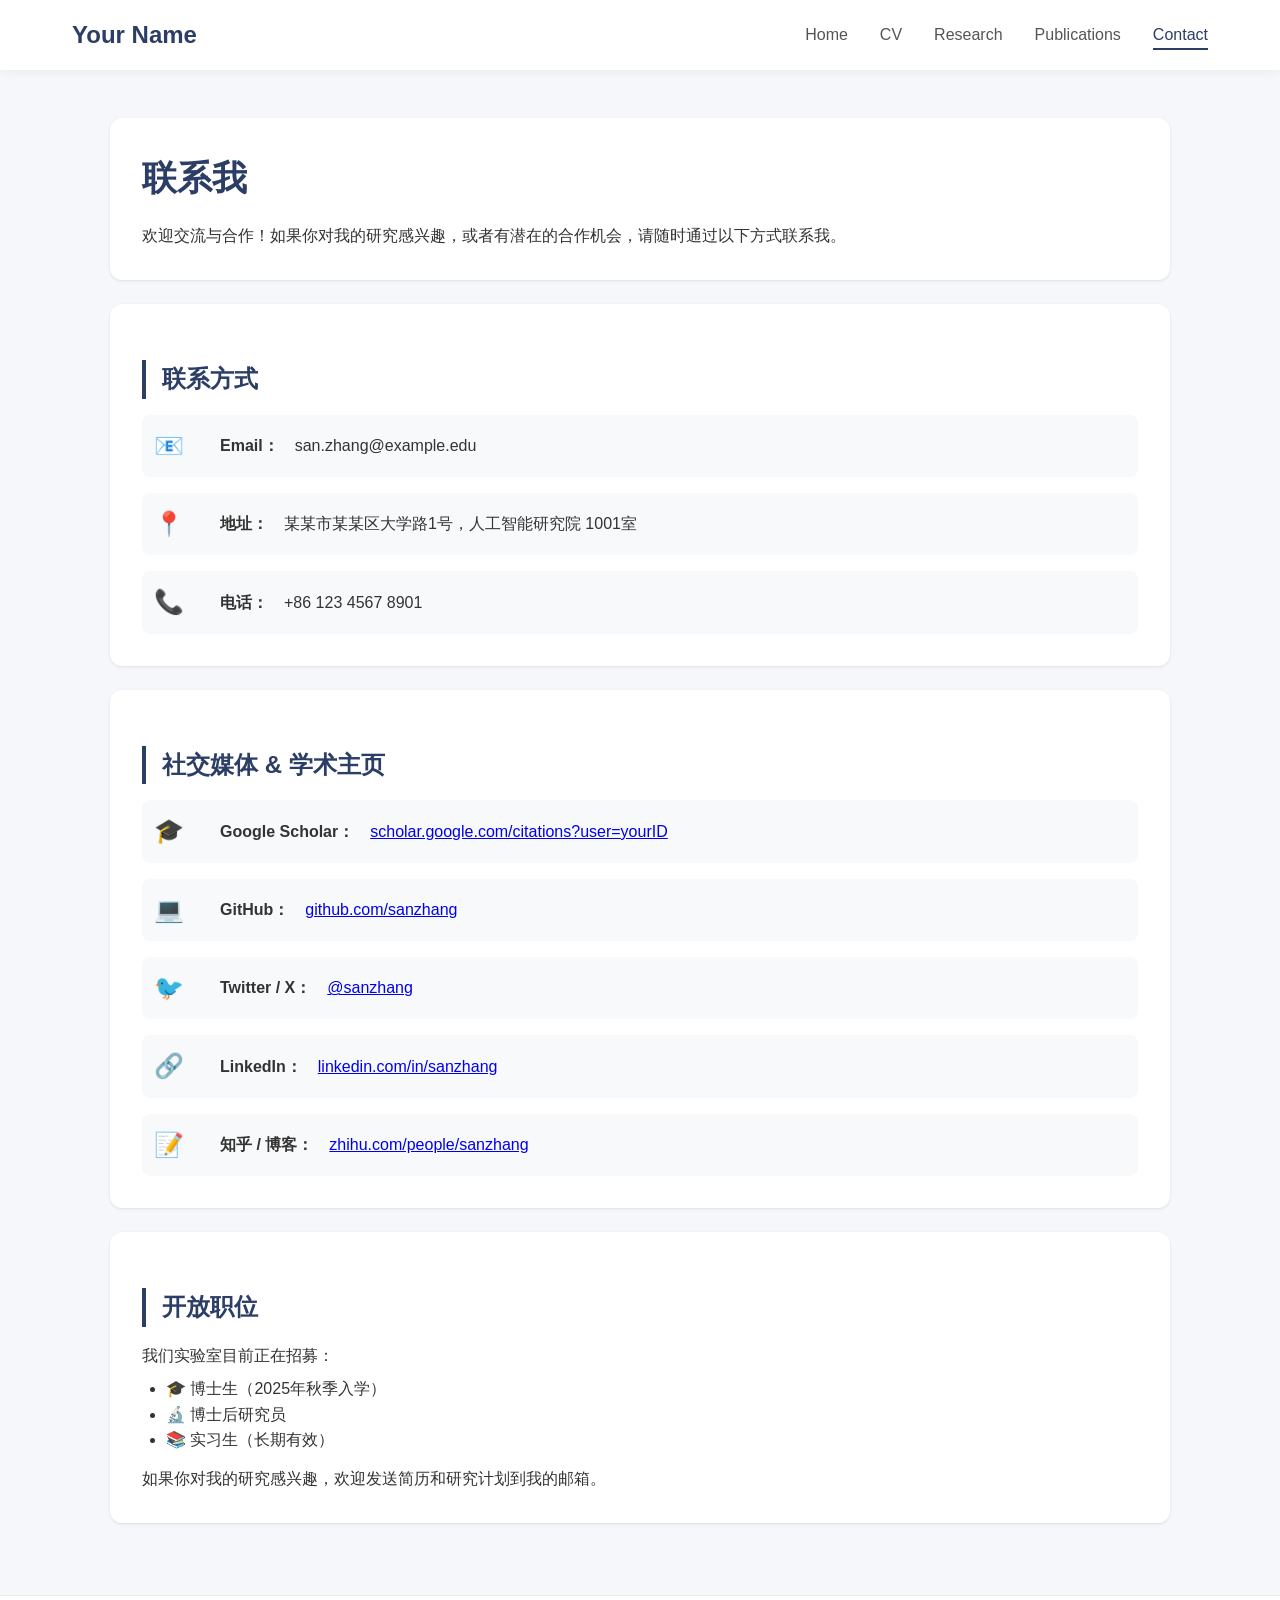
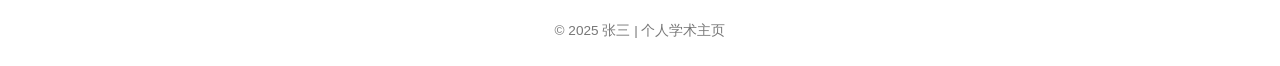
==== contact.html @ e1163f3a "test template" ====
<!DOCTYPE html>
<html lang="zh-CN">
<head>
    <meta charset="UTF-8">
    <meta name="viewport" content="width=device-width, initial-scale=1.0">
    <title>Contact - 张三</title>
    <link rel="stylesheet" href="style.css">
</head>
<body>
    <header>
        <nav>
            <div class="logo"><a href="index.html">Your Name</a></div>
            <ul class="nav-links">
                <li><a href="index.html">Home</a></li>
                <li><a href="cv.html">CV</a></li>
                <li><a href="research.html">Research</a></li>
                <li><a href="publications.html">Publications</a></li>
                <li><a href="contact.html" class="active">Contact</a></li>
            </ul>
        </nav>
    </header>

    <main>
        <div class="container">
            <div class="card">
                <h1>联系我</h1>
                <p>欢迎交流与合作！如果你对我的研究感兴趣，或者有潜在的合作机会，请随时通过以下方式联系我。</p>
            </div>

            <div class="card">
                <h2>联系方式</h2>
                <div class="contact-info">
                    <div class="contact-row"><span class="contact-icon">📧</span> <strong>Email：</strong> san.zhang@example.edu</div>
                    <div class="contact-row"><span class="contact-icon">📍</span> <strong>地址：</strong> 某某市某某区大学路1号，人工智能研究院 1001室</div>
                    <div class="contact-row"><span class="contact-icon">📞</span> <strong>电话：</strong> +86 123 4567 8901</div>
                </div>
            </div>

            <div class="card">
                <h2>社交媒体 & 学术主页</h2>
                <div class="contact-info">
                    <div class="contact-row"><span class="contact-icon">🎓</span> <strong>Google Scholar：</strong> <a href="#">scholar.google.com/citations?user=yourID</a></div>
                    <div class="contact-row"><span class="contact-icon">💻</span> <strong>GitHub：</strong> <a href="#">github.com/sanzhang</a></div>
                    <div class="contact-row"><span class="contact-icon">🐦</span> <strong>Twitter / X：</strong> <a href="#">@sanzhang</a></div>
                    <div class="contact-row"><span class="contact-icon">🔗</span> <strong>LinkedIn：</strong> <a href="#">linkedin.com/in/sanzhang</a></div>
                    <div class="contact-row"><span class="contact-icon">📝</span> <strong>知乎 / 博客：</strong> <a href="#">zhihu.com/people/sanzhang</a></div>
                </div>
            </div>

            <div class="card">
                <h2>开放职位</h2>
                <p>我们实验室目前正在招募：</p>
                <ul style="margin: 0.5rem 0 0 1.5rem;">
                    <li>🎓 博士生（2025年秋季入学）</li>
                    <li>🔬 博士后研究员</li>
                    <li>📚 实习生（长期有效）</li>
                </ul>
                <p style="margin-top: 0.8rem;">如果你对我的研究感兴趣，欢迎发送简历和研究计划到我的邮箱。</p>
            </div>
        </div>
    </main>

    <footer>
        <p>© 2025 张三 | 个人学术主页</p>
    </footer>
</body>
</html>
---- style.css ----
/* 全局样式 */
* {
    margin: 0;
    padding: 0;
    box-sizing: border-box;
}

body {
    font-family: -apple-system, BlinkMacSystemFont, 'Segoe UI', Roboto, 'Helvetica Neue', Arial, sans-serif;
    line-height: 1.6;
    color: #333;
    background-color: #f5f7fa;
}

.container {
    max-width: 1100px;
    margin: 0 auto;
    padding: 0 20px;
}

/* 导航栏 */
header {
    background-color: white;
    box-shadow: 0 2px 10px rgba(0,0,0,0.05);
    position: sticky;
    top: 0;
    z-index: 100;
}

nav {
    display: flex;
    justify-content: space-between;
    align-items: center;
    padding: 1rem 2rem;
    max-width: 1200px;
    margin: 0 auto;
}

.logo a {
    font-size: 1.5rem;
    font-weight: bold;
    color: #2c3e66;
    text-decoration: none;
}

.nav-links {
    display: flex;
    list-style: none;
    gap: 2rem;
}

.nav-links a {
    text-decoration: none;
    color: #555;
    font-weight: 500;
    transition: color 0.3s;
}

.nav-links a:hover,
.nav-links a.active {
    color: #2c3e66;
    border-bottom: 2px solid #2c3e66;
    padding-bottom: 5px;
}

/* 主内容区 */
main {
    min-height: calc(100vh - 140px);
    padding: 3rem 0;
}

/* 通用卡片样式 */
.card {
    background: white;
    border-radius: 12px;
    padding: 2rem;
    margin-bottom: 1.5rem;
    box-shadow: 0 1px 3px rgba(0,0,0,0.1);
}

h1 {
    font-size: 2.2rem;
    color: #2c3e66;
    margin-bottom: 1rem;
}

h2 {
    font-size: 1.5rem;
    color: #2c3e66;
    margin: 1.5rem 0 1rem 0;
    border-left: 4px solid #2c3e66;
    padding-left: 1rem;
}

h3 {
    font-size: 1.2rem;
    color: #444;
    margin: 1rem 0 0.5rem 0;
}

/* 个人资料区域 */
.profile {
    display: flex;
    gap: 2rem;
    align-items: center;
    flex-wrap: wrap;
}

.avatar {
    width: 150px;
    height: 150px;
    background: linear-gradient(135deg, #2c3e66, #1a2a44);
    border-radius: 50%;
    display: flex;
    align-items: center;
    justify-content: center;
    color: white;
    font-size: 3rem;
    font-weight: bold;
}

.bio {
    flex: 1;
}

.bio p {
    margin: 0.5rem 0;
}

/* 研究条目和出版物 */
.research-item,
.pub-item {
    margin-bottom: 1.5rem;
    padding-bottom: 1.5rem;
    border-bottom: 1px solid #eee;
}

.research-item:last-child,
.pub-item:last-child {
    border-bottom: none;
}

.pub-title {
    font-weight: 600;
    color: #2c3e66;
}

.pub-authors {
    color: #555;
    font-size: 0.9rem;
}

.pub-venue {
    color: #777;
    font-size: 0.85rem;
    font-style: italic;
}

.pub-links a {
    color: #2c3e66;
    text-decoration: none;
    font-size: 0.85rem;
    margin-right: 1rem;
}

/* CV页面 */
.cv-section {
    margin-bottom: 2rem;
}

.cv-item {
    margin-bottom: 1rem;
}

.cv-date {
    font-weight: 600;
    color: #2c3e66;
    width: 100px;
    display: inline-block;
}

.cv-title {
    font-weight: 500;
}

/* 联系页面 */
.contact-info {
    display: flex;
    flex-direction: column;
    gap: 1rem;
}

.contact-row {
    display: flex;
    align-items: center;
    gap: 1rem;
    padding: 0.75rem;
    background: #f8f9fa;
    border-radius: 8px;
}

.contact-icon {
    font-size: 1.5rem;
    min-width: 50px;
}

/* 页脚 */
footer {
    background-color: white;
    text-align: center;
    padding: 1.5rem;
    color: #777;
    font-size: 0.85rem;
    border-top: 1px solid #eaeaea;
}

/* 响应式 */
@media (max-width: 768px) {
    nav {
        flex-direction: column;
        gap: 1rem;
    }
    
    .nav-links {
        gap: 1rem;
        flex-wrap: wrap;
        justify-content: center;
    }
    
    .profile {
        flex-direction: column;
        text-align: center;
    }
    
    .cv-date {
        display: block;
        margin-bottom: 0.25rem;
    }
}
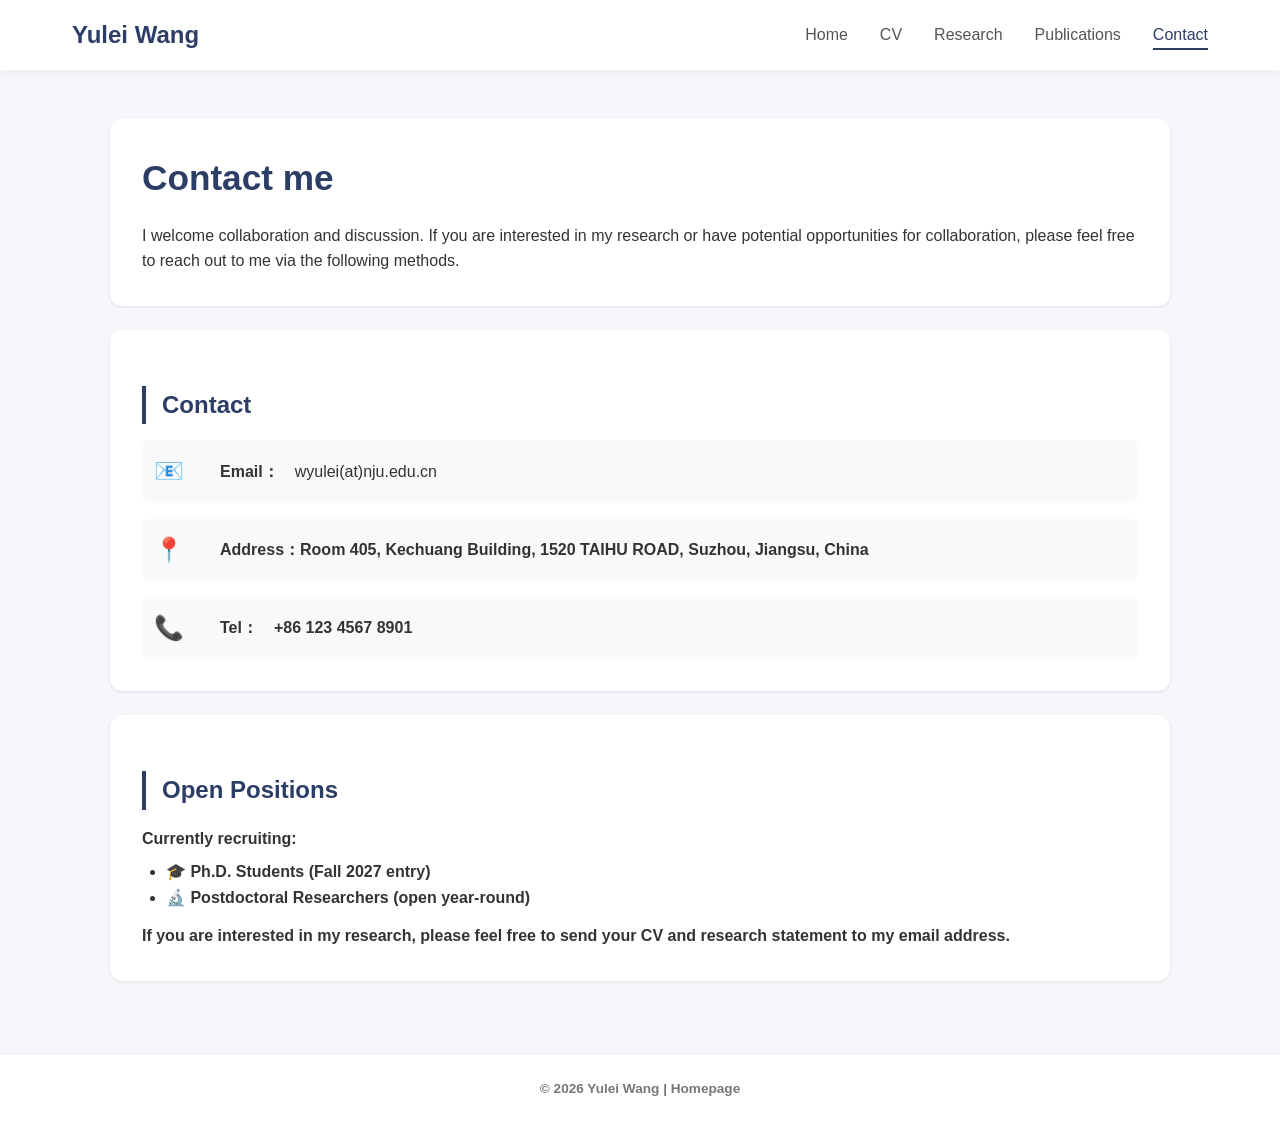
==== commit 1d250bbf: "Update contact.html" ====
--- a/contact.html
+++ b/contact.html
@@ -3,13 +3,13 @@
 <head>
     <meta charset="UTF-8">
     <meta name="viewport" content="width=device-width, initial-scale=1.0">
-    <title>Contact - 张三</title>
+    <title>Contact - Yulei Wang</title>
     <link rel="stylesheet" href="style.css">
 </head>
 <body>
     <header>
         <nav>
-            <div class="logo"><a href="index.html">Your Name</a></div>
+            <div class="logo"><a href="index.html">Yulei Wang</a></div>
             <ul class="nav-links">
                 <li><a href="index.html">Home</a></li>
                 <li><a href="cv.html">CV</a></li>
@@ -23,45 +23,33 @@
     <main>
         <div class="container">
             <div class="card">
-                <h1>联系我</h1>
-                <p>欢迎交流与合作！如果你对我的研究感兴趣，或者有潜在的合作机会，请随时通过以下方式联系我。</p>
+                <h1>Contact me</h1>
+                <p>I welcome collaboration and discussion. If you are interested in my research or have potential opportunities for collaboration, please feel free to reach out to me via the following methods.</p>
             </div>
 
             <div class="card">
-                <h2>联系方式</h2>
+                <h2>Contact</h2>
                 <div class="contact-info">
-                    <div class="contact-row"><span class="contact-icon">📧</span> <strong>Email：</strong> san.zhang@example.edu</div>
-                    <div class="contact-row"><span class="contact-icon">📍</span> <strong>地址：</strong> 某某市某某区大学路1号，人工智能研究院 1001室</div>
-                    <div class="contact-row"><span class="contact-icon">📞</span> <strong>电话：</strong> +86 123 4567 8901</div>
+                    <div class="contact-row"><span class="contact-icon">📧</span> <strong>Email：</strong> wyulei(at)nju.edu.cn</div>
+                    <div class="contact-row"><span class="contact-icon">📍</span> <strong> Address：Room 405, Kechuang Building, 1520 TAIHU ROAD, Suzhou, Jiangsu, China</div>
+                    <div class="contact-row"><span class="contact-icon">📞</span> <strong>Tel：</strong> +86 123 4567 8901</div>
                 </div>
             </div>
-
+            
             <div class="card">
-                <h2>社交媒体 & 学术主页</h2>
-                <div class="contact-info">
-                    <div class="contact-row"><span class="contact-icon">🎓</span> <strong>Google Scholar：</strong> <a href="#">scholar.google.com/citations?user=yourID</a></div>
-                    <div class="contact-row"><span class="contact-icon">💻</span> <strong>GitHub：</strong> <a href="#">github.com/sanzhang</a></div>
-                    <div class="contact-row"><span class="contact-icon">🐦</span> <strong>Twitter / X：</strong> <a href="#">@sanzhang</a></div>
-                    <div class="contact-row"><span class="contact-icon">🔗</span> <strong>LinkedIn：</strong> <a href="#">linkedin.com/in/sanzhang</a></div>
-                    <div class="contact-row"><span class="contact-icon">📝</span> <strong>知乎 / 博客：</strong> <a href="#">zhihu.com/people/sanzhang</a></div>
-                </div>
-            </div>
-
-            <div class="card">
-                <h2>开放职位</h2>
-                <p>我们实验室目前正在招募：</p>
+                <h2>Open Positions</h2>
+                <p>Currently recruiting:</p>
                 <ul style="margin: 0.5rem 0 0 1.5rem;">
-                    <li>🎓 博士生（2025年秋季入学）</li>
-                    <li>🔬 博士后研究员</li>
-                    <li>📚 实习生（长期有效）</li>
+                    <li>🎓 Ph.D. Students (Fall 2027 entry)</li>
+                    <li>🔬 Postdoctoral Researchers (open year-round)</li>
                 </ul>
-                <p style="margin-top: 0.8rem;">如果你对我的研究感兴趣，欢迎发送简历和研究计划到我的邮箱。</p>
+                <p style="margin-top: 0.8rem;">If you are interested in my research, please feel free to send your CV and research statement to my email address.</p>
             </div>
         </div>
     </main>
 
     <footer>
-        <p>© 2025 张三 | 个人学术主页</p>
+        <p>© 2026 Yulei Wang | Homepage</p>
     </footer>
 </body>
-</html>+</html>
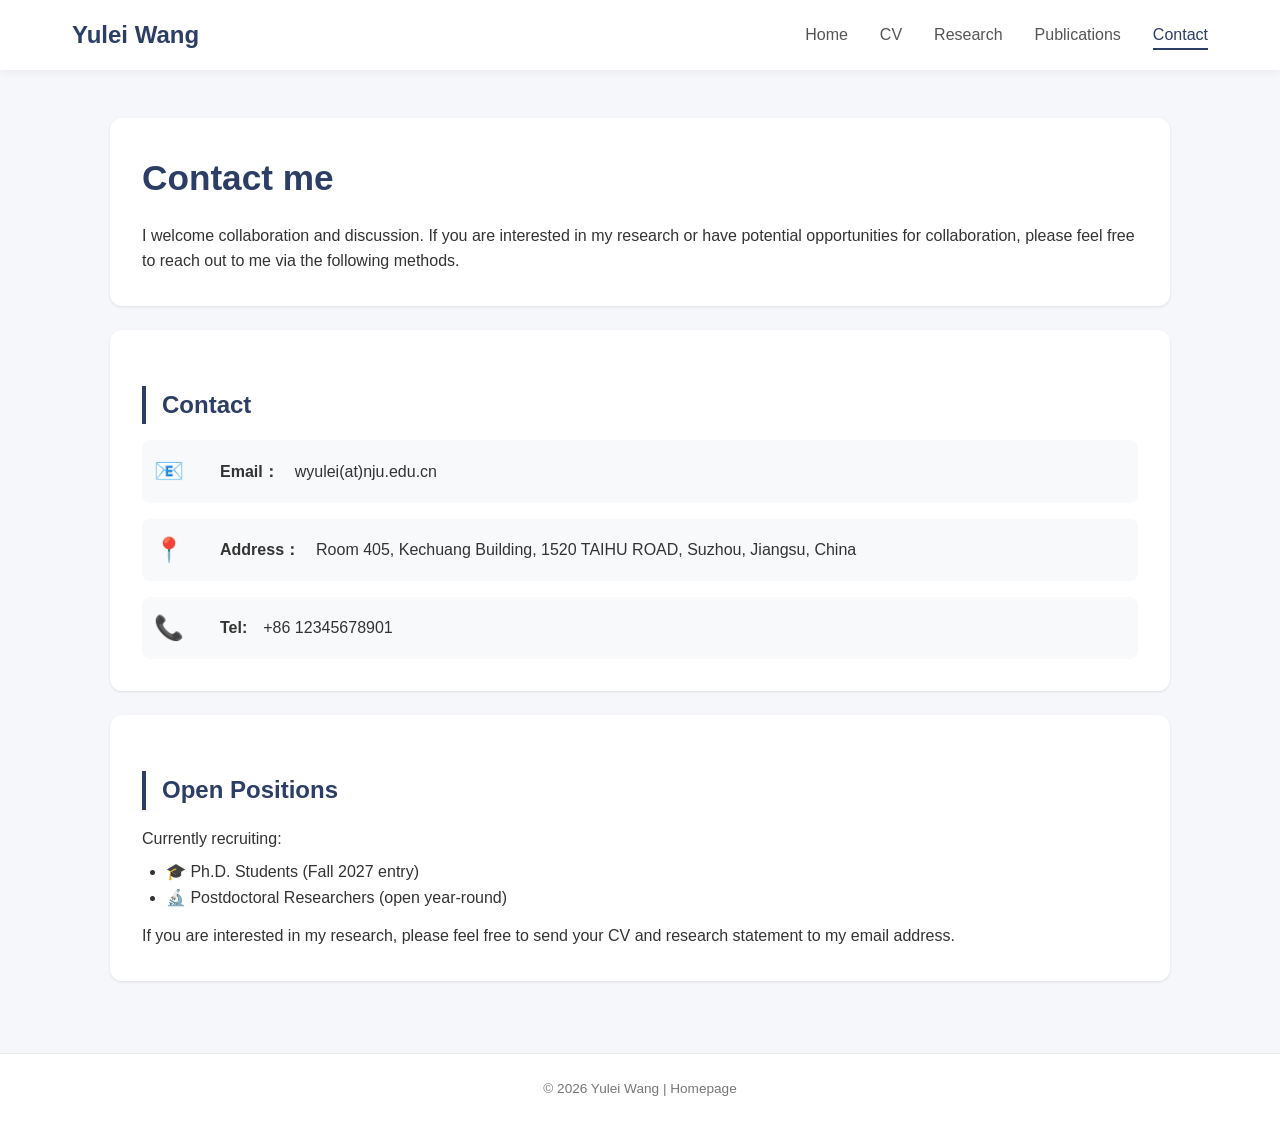
==== commit f74f6f5b: "Update contact.html" ====
--- a/contact.html
+++ b/contact.html
@@ -30,9 +30,9 @@
             <div class="card">
                 <h2>Contact</h2>
                 <div class="contact-info">
-                    <div class="contact-row"><span class="contact-icon">📧</span> <strong>Email：</strong> wyulei(at)nju.edu.cn</div>
-                    <div class="contact-row"><span class="contact-icon">📍</span> <strong> Address：Room 405, Kechuang Building, 1520 TAIHU ROAD, Suzhou, Jiangsu, China</div>
-                    <div class="contact-row"><span class="contact-icon">📞</span> <strong>Tel：</strong> +86 123 4567 8901</div>
+                    <div class="contact-row"><span class="contact-icon">📧</span> <strong>Email：</strong>wyulei(at)nju.edu.cn</div>
+                    <div class="contact-row"><span class="contact-icon">📍</span> <strong> Address：</strong>Room 405, Kechuang Building, 1520 TAIHU ROAD, Suzhou, Jiangsu, China</div>
+                    <div class="contact-row"><span class="contact-icon">📞</span> <strong>Tel: </strong>+86 12345678901</div>
                 </div>
             </div>
             
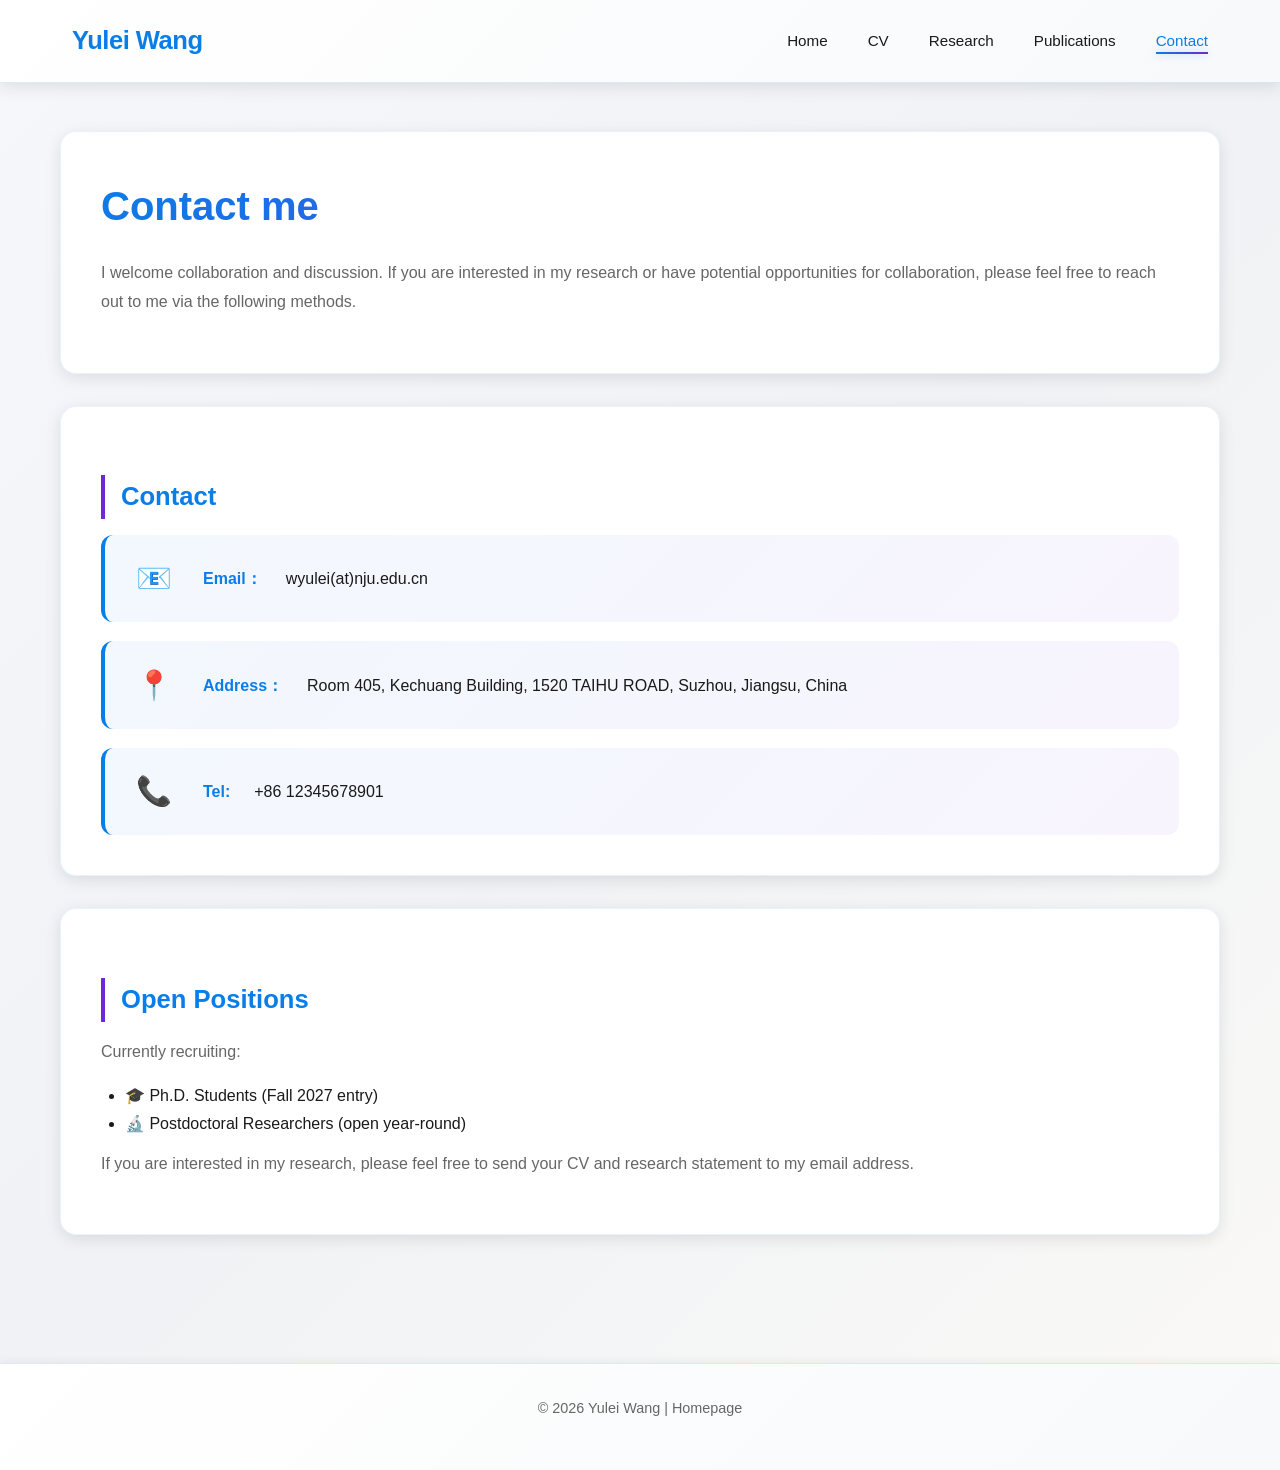
==== commit e49d10dc: "Fix language attribute and ensure CSS loads properly" ====
--- a/contact.html
+++ b/contact.html
@@ -1,5 +1,5 @@
 <!DOCTYPE html>
-<html lang="zh-CN">
+<html lang="en">
 <head>
     <meta charset="UTF-8">
     <meta name="viewport" content="width=device-width, initial-scale=1.0">
--- a/style.css
+++ b/style.css
@@ -1,27 +1,59 @@
 /* 全局样式 */
+:root {
+    --primary-color: #0a7ee8;
+    --secondary-color: #6d28d9;
+    --accent-color: #d91e63;
+    --text-dark: #1a1a1a;
+    --text-light: #666666;
+    --bg-light: #f8f9fb;
+    --bg-lighter: #ffffff;
+    --border-color: #e0e0e0;
+    --glow-cyan: 0 0 20px rgba(10, 126, 232, 0.15);
+    --glow-purple: 0 0 20px rgba(109, 40, 217, 0.15);
+    --shadow-sm: 0 2px 8px rgba(0,0,0,0.08);
+    --shadow-md: 0 4px 16px rgba(0,0,0,0.1);
+    --shadow-lg: 0 10px 30px rgba(0,0,0,0.12);
+}
+
 * {
     margin: 0;
     padding: 0;
     box-sizing: border-box;
 }
 
+html {
+    scroll-behavior: smooth;
+}
+
 body {
-    font-family: -apple-system, BlinkMacSystemFont, 'Segoe UI', Roboto, 'Helvetica Neue', Arial, sans-serif;
-    line-height: 1.6;
-    color: #333;
-    background-color: #f5f7fa;
+    font-family: -apple-system, BlinkMacSystemFont, 'Segoe UI', 'Roboto', 'Oxygen', 'Ubuntu', 'Cantarell', 'Fira Sans', sans-serif;
+    line-height: 1.7;
+    color: var(--text-dark);
+    background: linear-gradient(135deg, #f5f7fa 0%, #f0f2f5 50%, #faf9f7 100%);
+    min-height: 100vh;
 }
 
 .container {
-    max-width: 1100px;
+    max-width: 1200px;
     margin: 0 auto;
     padding: 0 20px;
 }
 
+a {
+    color: var(--primary-color);
+    text-decoration: none;
+    transition: all 0.3s ease;
+}
+
+a:hover {
+    color: var(--secondary-color);
+}
+
 /* 导航栏 */
 header {
-    background-color: white;
-    box-shadow: 0 2px 10px rgba(0,0,0,0.05);
+    background: linear-gradient(135deg, #ffffff 0%, #f8f9fb 100%);
+    box-shadow: var(--shadow-md);
+    border-bottom: 1px solid rgba(10, 126, 232, 0.15);
     position: sticky;
     top: 0;
     z-index: 100;
@@ -31,36 +63,60 @@
     display: flex;
     justify-content: space-between;
     align-items: center;
-    padding: 1rem 2rem;
+    padding: 1.2rem 2rem;
     max-width: 1200px;
     margin: 0 auto;
 }
 
 .logo a {
-    font-size: 1.5rem;
-    font-weight: bold;
-    color: #2c3e66;
+    font-size: 1.6rem;
+    font-weight: 700;
+    color: var(--primary-color);
     text-decoration: none;
+    letter-spacing: -0.5px;
+    transition: transform 0.3s ease;
+}
+
+.logo a:hover {
+    transform: scale(1.05);
+    color: var(--secondary-color);
 }
 
 .nav-links {
     display: flex;
     list-style: none;
-    gap: 2rem;
+    gap: 2.5rem;
 }
 
 .nav-links a {
     text-decoration: none;
-    color: #555;
+    color: var(--text-dark);
     font-weight: 500;
-    transition: color 0.3s;
+    font-size: 0.95rem;
+    position: relative;
+    transition: color 0.3s ease;
+}
+
+.nav-links a::after {
+    content: '';
+    position: absolute;
+    width: 0;
+    height: 2px;
+    bottom: -5px;
+    left: 0;
+    background: linear-gradient(90deg, var(--primary-color), var(--secondary-color));
+    transition: width 0.3s ease;
+    box-shadow: 0 0 8px rgba(10, 126, 232, 0.4);
+}
+
+.nav-links a:hover::after,
+.nav-links a.active::after {
+    width: 100%;
 }
 
 .nav-links a:hover,
 .nav-links a.active {
-    color: #2c3e66;
-    border-bottom: 2px solid #2c3e66;
-    padding-bottom: 5px;
+    color: var(--primary-color);
 }
 
 /* 主内容区 */
@@ -71,68 +127,138 @@
 
 /* 通用卡片样式 */
 .card {
-    background: white;
-    border-radius: 12px;
-    padding: 2rem;
-    margin-bottom: 1.5rem;
-    box-shadow: 0 1px 3px rgba(0,0,0,0.1);
+    background: rgba(255, 255, 255, 0.95);
+    border-radius: 16px;
+    padding: 2.5rem;
+    margin-bottom: 2rem;
+    box-shadow: var(--shadow-md);
+    transition: all 0.3s ease;
+    border: 1px solid rgba(10, 126, 232, 0.1);
+    backdrop-filter: blur(10px);
+}
+
+.card:hover {
+    transform: translateY(-4px);
+    box-shadow: var(--shadow-lg), var(--glow-cyan);
+    border-color: rgba(10, 126, 232, 0.3);
 }
 
 h1 {
-    font-size: 2.2rem;
-    color: #2c3e66;
-    margin-bottom: 1rem;
+    font-size: 2.5rem;
+    color: var(--primary-color);
+    margin-bottom: 1.2rem;
+    font-weight: 700;
+    background: linear-gradient(135deg, var(--primary-color), var(--secondary-color));
+    -webkit-background-clip: text;
+    -webkit-text-fill-color: transparent;
+    background-clip: text;
 }
 
 h2 {
-    font-size: 1.5rem;
-    color: #2c3e66;
-    margin: 1.5rem 0 1rem 0;
-    border-left: 4px solid #2c3e66;
+    font-size: 1.6rem;
+    color: var(--primary-color);
+    margin: 1.8rem 0 1rem 0;
     padding-left: 1rem;
+    border-left: 4px solid var(--secondary-color);
+    font-weight: 700;
 }
 
 h3 {
     font-size: 1.2rem;
-    color: #444;
-    margin: 1rem 0 0.5rem 0;
+    color: var(--primary-color);
+    margin: 1.2rem 0 0.6rem 0;
+    font-weight: 600;
+}
+
+p {
+    color: var(--text-light);
+    margin-bottom: 1rem;
+    line-height: 1.8;
 }
 
 /* 个人资料区域 */
 .profile {
     display: flex;
-    gap: 2rem;
-    align-items: center;
+    gap: 2.5rem;
+    align-items: flex-start;
     flex-wrap: wrap;
 }
 
 .avatar {
-    width: 150px;
-    height: 150px;
-    background: linear-gradient(135deg, #2c3e66, #1a2a44);
+    width: 160px;
+    height: 160px;
+    background: linear-gradient(135deg, var(--primary-color), var(--secondary-color));
     border-radius: 50%;
     display: flex;
     align-items: center;
     justify-content: center;
     color: white;
-    font-size: 3rem;
+    font-size: 3.5rem;
     font-weight: bold;
+    box-shadow: var(--shadow-lg), 0 0 20px rgba(10, 126, 232, 0.2), 0 0 40px rgba(109, 40, 217, 0.1);
+    flex-shrink: 0;
+    position: relative;
+    overflow: hidden;
+}
+
+.avatar::after {
+    content: '';
+    position: absolute;
+    inset: -4px;
+    border-radius: 50%;
+    background: linear-gradient(135deg, var(--secondary-color), var(--accent-color));
+    opacity: 0.1;
+    z-index: -1;
+}
+
+.avatar img {
+    width: 100%;
+    height: 100%;
+    object-fit: cover;
+    object-position: center;
+    border-radius: 50%;
 }
 
 .bio {
     flex: 1;
+    min-width: 250px;
+}
+
+.bio h1 {
+    margin-top: 0;
 }
 
 .bio p {
-    margin: 0.5rem 0;
+    margin: 0.8rem 0;
+    color: var(--text-light);
+}
+
+.bio p strong {
+    color: var(--text-dark);
+    font-weight: 600;
+}
+
+.bio a {
+    display: inline-block;
+    margin: 0 0.3rem;
+    font-weight: 600;
+    position: relative;
 }
 
 /* 研究条目和出版物 */
 .research-item,
 .pub-item {
-    margin-bottom: 1.5rem;
-    padding-bottom: 1.5rem;
-    border-bottom: 1px solid #eee;
+    margin-bottom: 1.8rem;
+    padding-bottom: 1.8rem;
+    border-bottom: 1px solid var(--border-color);
+    transition: all 0.3s ease;
+}
+
+.research-item:hover,
+.pub-item:hover {
+    padding-left: 1rem;
+    border-left: 3px solid var(--primary-color);
+    background: rgba(10, 126, 232, 0.05);
 }
 
 .research-item:last-child,
@@ -141,77 +267,137 @@
 }
 
 .pub-title {
-    font-weight: 600;
-    color: #2c3e66;
+    font-weight: 700;
+    color: var(--primary-color);
+    font-size: 1.1rem;
+    margin-bottom: 0.5rem;
 }
 
 .pub-authors {
-    color: #555;
+    color: var(--text-light);
     font-size: 0.9rem;
+    margin-bottom: 0.5rem;
 }
 
 .pub-venue {
-    color: #777;
+    color: var(--text-light);
     font-size: 0.85rem;
     font-style: italic;
+    margin-bottom: 0.5rem;
+}
+
+.pub-links {
+    margin-top: 0.8rem;
 }
 
 .pub-links a {
-    color: #2c3e66;
+    display: inline-block;
+    color: var(--primary-color);
     text-decoration: none;
     font-size: 0.85rem;
-    margin-right: 1rem;
+    margin-right: 1.2rem;
+    font-weight: 600;
+    position: relative;
+}
+
+.pub-links a::after {
+    content: '→';
+    margin-left: 0.3rem;
+    display: inline-block;
+    transition: transform 0.3s ease;
+}
+
+.pub-links a:hover::after {
+    transform: translateX(4px);
 }
 
 /* CV页面 */
 .cv-section {
-    margin-bottom: 2rem;
+    margin-bottom: 2.5rem;
 }
 
 .cv-item {
-    margin-bottom: 1rem;
+    margin-bottom: 1.5rem;
+    padding: 1.2rem;
+    background: linear-gradient(135deg, rgba(10, 126, 232, 0.05) 0%, rgba(109, 40, 217, 0.05) 100%);
+    border-radius: 10px;
+    border-left: 4px solid var(--primary-color);
+    transition: all 0.3s ease;
+}
+
+.cv-item:hover {
+    transform: translateX(8px);
+    box-shadow: var(--shadow-sm);
+    border-left-color: var(--accent-color);
+    background: linear-gradient(135deg, rgba(10, 126, 232, 0.08) 0%, rgba(109, 40, 217, 0.08) 100%);
 }
 
 .cv-date {
+    font-weight: 700;
+    color: var(--primary-color);
+    display: block;
+    font-size: 0.9rem;
+    margin-bottom: 0.4rem;
+}
+
+.cv-title {
     font-weight: 600;
-    color: #2c3e66;
-    width: 100px;
-    display: inline-block;
-}
-
-.cv-title {
-    font-weight: 500;
+    color: var(--text-dark);
+    line-height: 1.6;
 }
 
 /* 联系页面 */
 .contact-info {
     display: flex;
     flex-direction: column;
-    gap: 1rem;
+    gap: 1.2rem;
 }
 
 .contact-row {
     display: flex;
     align-items: center;
-    gap: 1rem;
-    padding: 0.75rem;
-    background: #f8f9fa;
-    border-radius: 8px;
+    gap: 1.5rem;
+    padding: 1.2rem 1.5rem;
+    background: linear-gradient(135deg, rgba(10, 126, 232, 0.05) 0%, rgba(109, 40, 217, 0.05) 100%);
+    border-radius: 12px;
+    border-left: 4px solid var(--primary-color);
+    transition: all 0.3s ease;
+}
+
+.contact-row:hover {
+    transform: translateX(8px);
+    box-shadow: var(--shadow-sm);
+    border-left-color: var(--accent-color);
+    background: linear-gradient(135deg, rgba(10, 126, 232, 0.08) 0%, rgba(109, 40, 217, 0.08) 100%);
 }
 
 .contact-icon {
-    font-size: 1.5rem;
+    font-size: 1.8rem;
     min-width: 50px;
+    display: flex;
+    align-items: center;
+    justify-content: center;
+}
+
+.contact-row strong {
+    color: var(--primary-color);
+    font-weight: 700;
 }
 
 /* 页脚 */
 footer {
-    background-color: white;
+    background: linear-gradient(135deg, #ffffff 0%, #f8f9fb 100%);
     text-align: center;
-    padding: 1.5rem;
-    color: #777;
-    font-size: 0.85rem;
-    border-top: 1px solid #eaeaea;
+    padding: 2rem;
+    color: var(--text-light);
+    font-size: 0.9rem;
+    margin-top: 3rem;
+    border-top: 1px solid rgba(10, 126, 232, 0.15);
+    box-shadow: 0 -1px 10px rgba(0, 0, 0, 0.05);
+}
+
+footer p {
+    color: var(--text-light);
 }
 
 /* 响应式 */
@@ -219,6 +405,7 @@
     nav {
         flex-direction: column;
         gap: 1rem;
+        padding: 1rem;
     }
     
     .nav-links {
@@ -229,11 +416,29 @@
     
     .profile {
         flex-direction: column;
+        align-items: center;
         text-align: center;
+    }
+    
+    .avatar {
+        width: 140px;
+        height: 140px;
     }
     
     .cv-date {
         display: block;
-        margin-bottom: 0.25rem;
-    }
-}+        margin-bottom: 0.4rem;
+    }
+    
+    h1 {
+        font-size: 2rem;
+    }
+    
+    h2 {
+        font-size: 1.3rem;
+    }
+    
+    .card {
+        padding: 1.5rem;
+    }
+}
